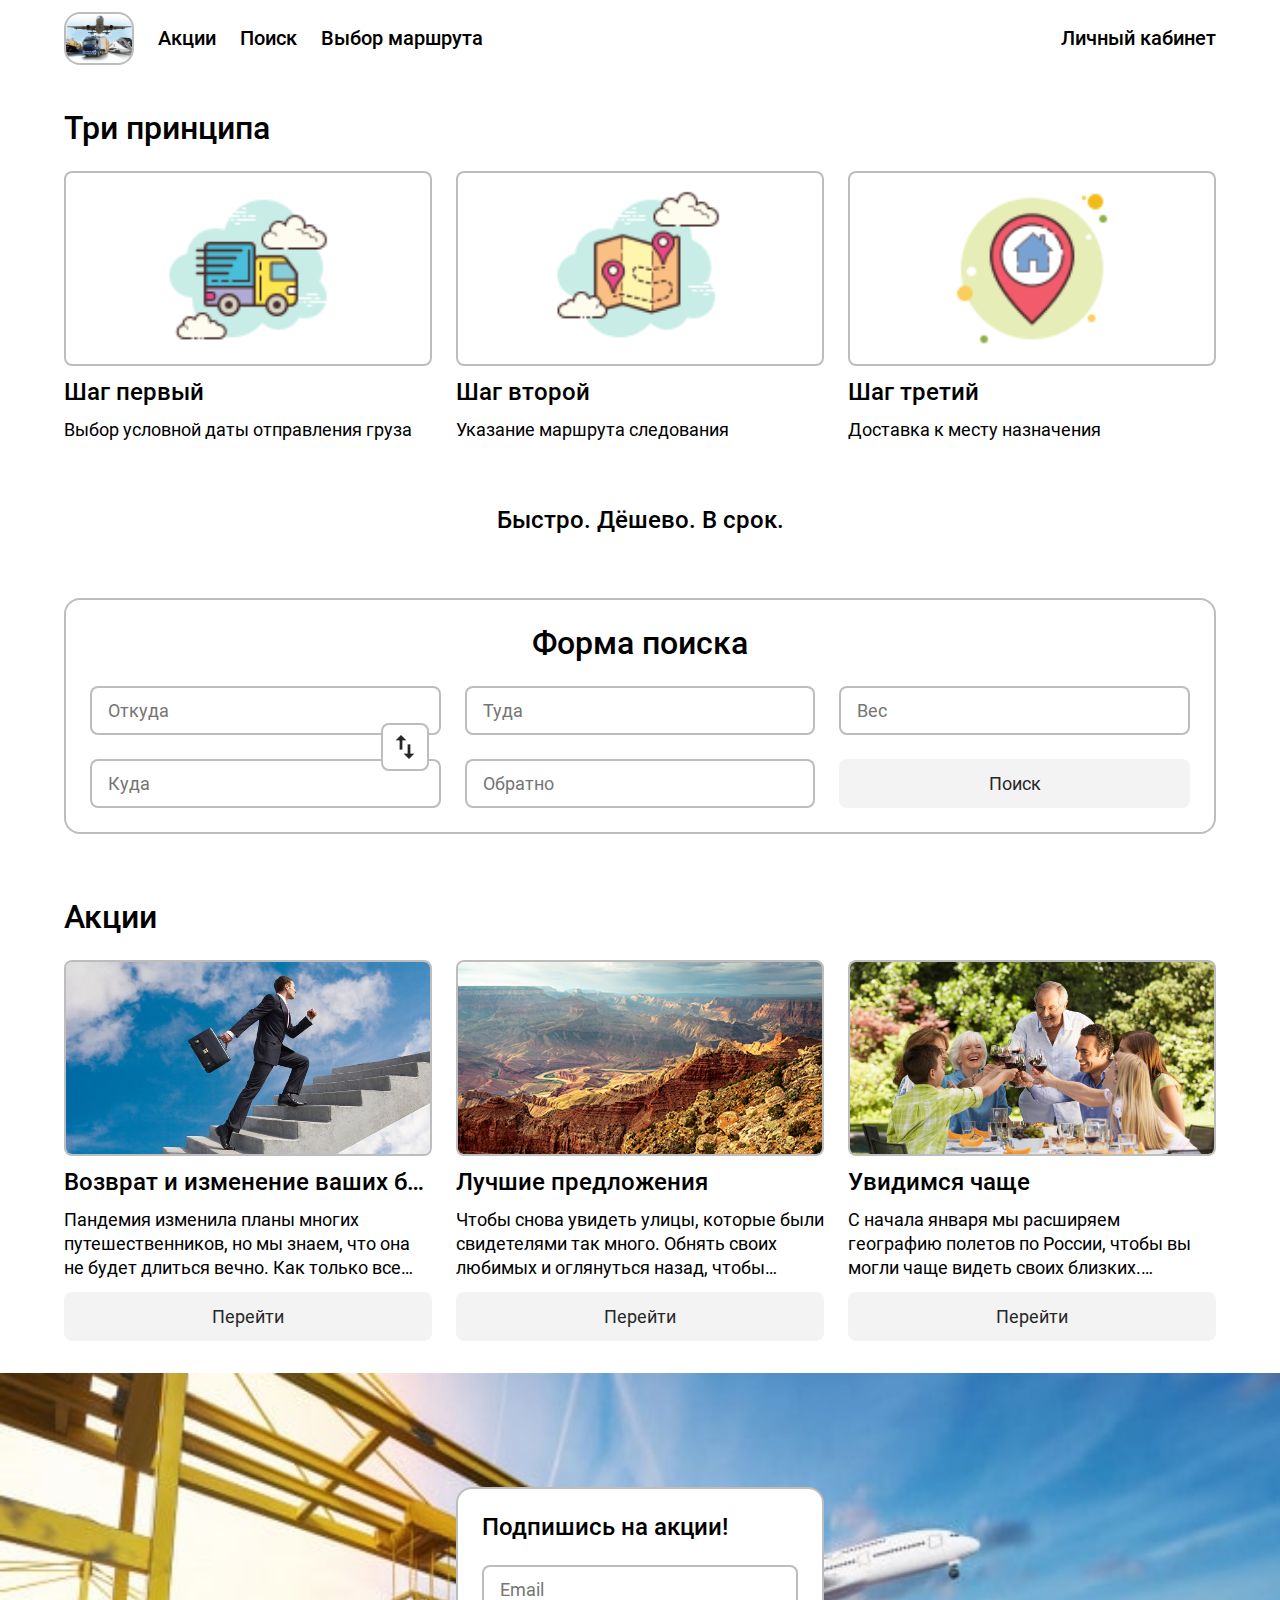
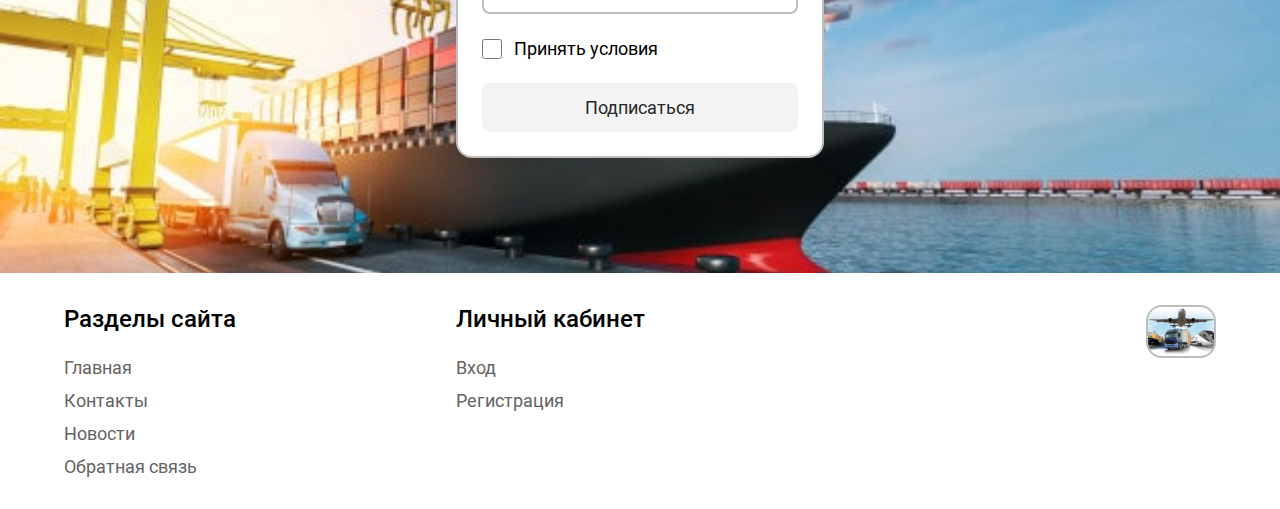
==== index.html @ e6f4e01e "init" ====
<!DOCTYPE html>
<html lang="en">

<head>
    <meta charset="UTF-8">
    <meta http-equiv="X-UA-Compatible" content="IE=edge">
    <meta name="viewport" content="width=device-width, initial-scale=1.0">
    <title>Document</title>
    <link rel="stylesheet" href="/access/css/main.css">
</head>

<body>
    <header>
        <div class="margin">
            <div class="left-part">
                <img class="logo" src="/access/img/logo.png" alt="">
                <div class="nav">
                    <a class="bold-text" href="">Акции</a>
                    <a class="bold-text" href="">Поиск</a>
                    <a class="bold-text" href="">Выбор маршрута</a>
                </div>
            </div>
            <div class="right-part">
                <a class="bold-text" href="">Личный кабинет</a>
            </div>
        </div>
    </header>
    <main>
        <div class="three-printsip stack-cards part-content">
            <div class="margin">
                <p class="h1">Три принципа</p>
                <div class="place-cards">
                    <div class="card-with-img col3-1">
                        <div class="place-img img-block-outline">
                            <img src="/access/img/printsip/icons8-доставляется-100.png" alt="">
                        </div>
                        <p class="h2 title">
                            Шаг первый
                        </p>
                        <p class="norm-text description">
                            Выбор условной даты отправления груза
                        </p>
                    </div>
                    <div class="card-with-img col3-1">
                        <div class="place-img img-block-outline">
                            <img src="/access/img/printsip/icons8-roadmap-100.png" alt="">
                        </div>
                        <p class="h2 title">
                            Шаг второй
                        </p>
                        <p class="norm-text description">
                            Указание маршрута следования
                        </p>
                    </div>
                    <div class="card-with-img col3-1">
                        <div class="place-img img-block-outline">
                            <img src="/access/img/printsip/icons8-заказ-доставлен-100 (1).png" alt="">
                        </div>
                        <p class="h2 title">
                            Шаг третий
                        </p>
                        <p class="norm-text description">
                            Доставка к месту назначения
                        </p>
                    </div>
                </div>
            </div>
        </div>
        <div class="slogan part-content">
            <div class="margin">
                <p class="h2">Быстро. Дёшево. В срок.</p>
            </div>
        </div>
        <div class="search part-content">
            <div class="margin">
                <div class="border-block">
                    <p class="h1">Форма поиска</p>
                    <div class="row">
                        <div class="col3-1 locate">
                            <input class="norm-text" type="text" placeholder="Откуда">
                            <div class="reverse-button">
                                <img src="/access/img/icon/swap-vert.png" alt="">
                            </div>
                            <input class="norm-text" type="text" placeholder="Куда">
                        </div>
                        <div class="col3-1 elem">
                            <input class="norm-text" type="text" placeholder="Туда">
                            <input class="norm-text" type="text" placeholder="Обратно">
                        </div>
                        <div class="col3-1 elem">
                            <input class="norm-text" type="text" placeholder="Вес">
                            <button class="norm-text">Поиск</button>
                        </div>
                    </div>
                </div>
            </div>
        </div>
        <div class="promotion stack-cards part-content">
            <div class="margin">
                <p class="h1">Акции</p>
                <div class="place-cards">
                    <div class="card-with-img col3-1">
                        <div class="place-img img-block-outline">
                            <img src="/access/img/promotions/promotion1.jpg" alt="">
                        </div>
                        <p class="h2 title">
                            Возврат и изменение ваших билетов
                        </p>
                        <p class="norm-text description">
                            Пандемия изменила планы многих путешественников, но мы знаем, что она не будет длиться вечно. Как только все это закончится, мы продолжим исследовать этот мир так, как раньше. Специальные правила, разработанные для этой непростой ситуации, помогут вам отменить поездку или отложить на потом.
                        </p>
                        <button class="norm-text">Перейти</button>
                    </div>
                    <div class="card-with-img col3-1">
                        <div class="place-img img-block-outline">
                            <img src="/access/img/promotions/promotion2.jpg" alt="">
                        </div>
                        <p class="h2 title">
                            Лучшие предложения
                        </p>
                        <p class="norm-text description">
                            Чтобы снова увидеть улицы, которые были свидетелями так много. Обнять своих любимых и оглянуться назад, чтобы увидеть, через что вы прошли. И думать о новых мечтах, которые будут такими особенными!
                        </p>
                        <button class="norm-text">Перейти</button>
                    </div>
                    <div class="card-with-img col3-1">
                        <div class="place-img img-block-outline">
                            <img src="/access/img/promotions/promotion3.jpg" alt="">
                        </div>
                        <p class="h2 title">
                            Увидимся чаще
                        </p>
                        <p class="norm-text description">
                            С начала января мы расширяем географию полетов по России, чтобы вы могли чаще видеть своих близких. Выбирайте нашу компанию, чтобы лететь туда, где вас всегда ждут.
                        </p>
                        <button class="norm-text">Перейти</button>
                    </div>
                </div>
            </div>
        </div>
        <div class="subscription part-content">
            <div class="margin">
                <div class="form-subscription col3-1 border-block">
                    <p class="h2">Подпишись на акции!</p>
                    <input class="norm-text" type="email" placeholder="Email">
                    <div class="check-box">
                        <input  type="checkbox" name="" id="">
                        <p class="norm-text">
                            Принять условия
                        </p>
                    </div>
                    <button class="norm-text">
                        Подписаться
                    </button>
                </div>
            </div>
        </div>
        <footer class="footer part-content">
            <div class="margin">
                <div class="col3-1 part-footer">
                    <p class="h2">Разделы сайта</p>
                    <div class="list">
                        <a href="" class="norm-text">Главная</a>
                        <a href="" class="norm-text">Контакты</a>
                        <a href="" class="norm-text">Новости</a>
                        <a href="" class="norm-text">Обратная связь</a>
                    </div>
                </div>
                <div class="col3-1 part-footer">
                    <p class="h2">Личный кабинет</p>
                    <div class="list">
                        <a href="" class="norm-text">Вход</a>
                        <a href="" class="norm-text">Регистрация</a>
                    </div>
                </div>
                <div class="col3-1 part-logo">
                    <img class="logo" src="/access/img/logo.png" alt="">
                </div>
            </div>
        </footer>
    </main>
</body>

</html>
---- access/css/main.css ----
@import './normalize.css';
@import './var.css';
@import './font.css';
@import './grid.css';
@import './global.css';
@import './ui/main.css';
@import './component/main.css';
@import './vijet/main.css';
@import './pages/main.css';
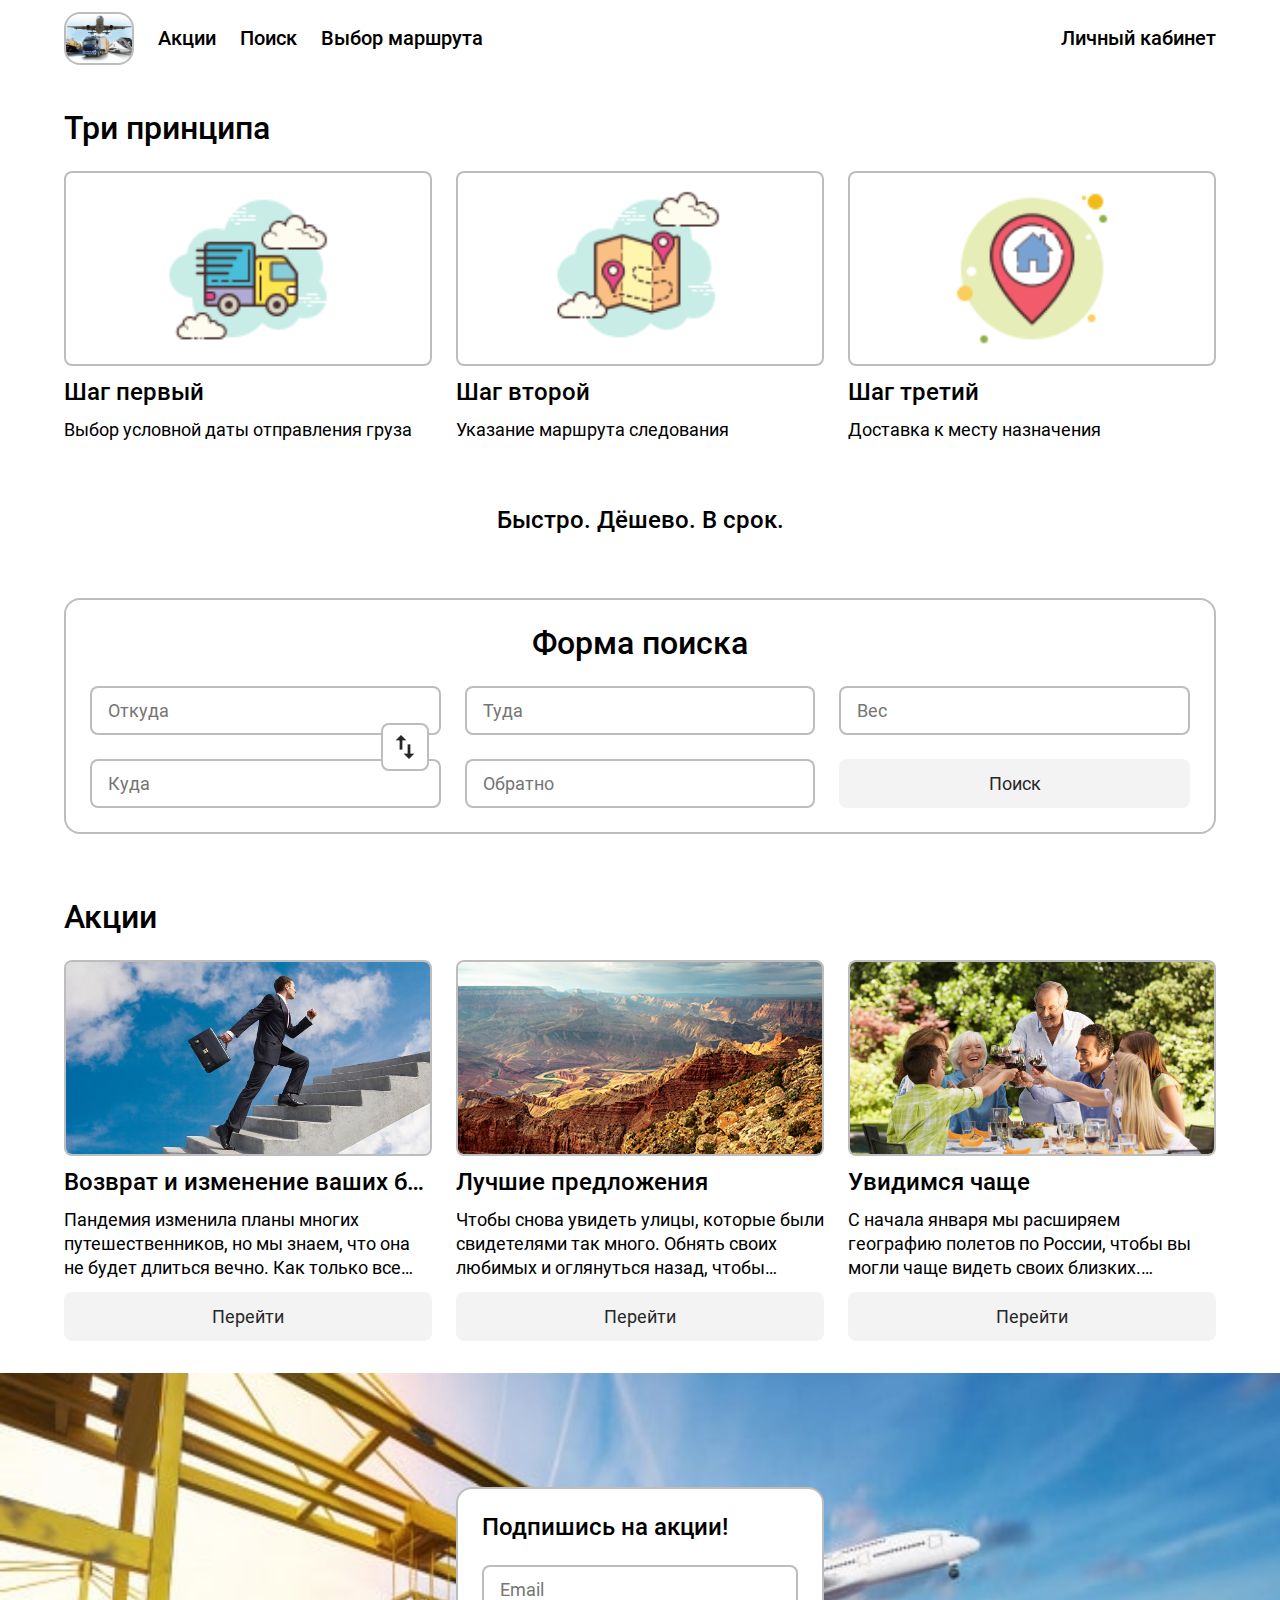
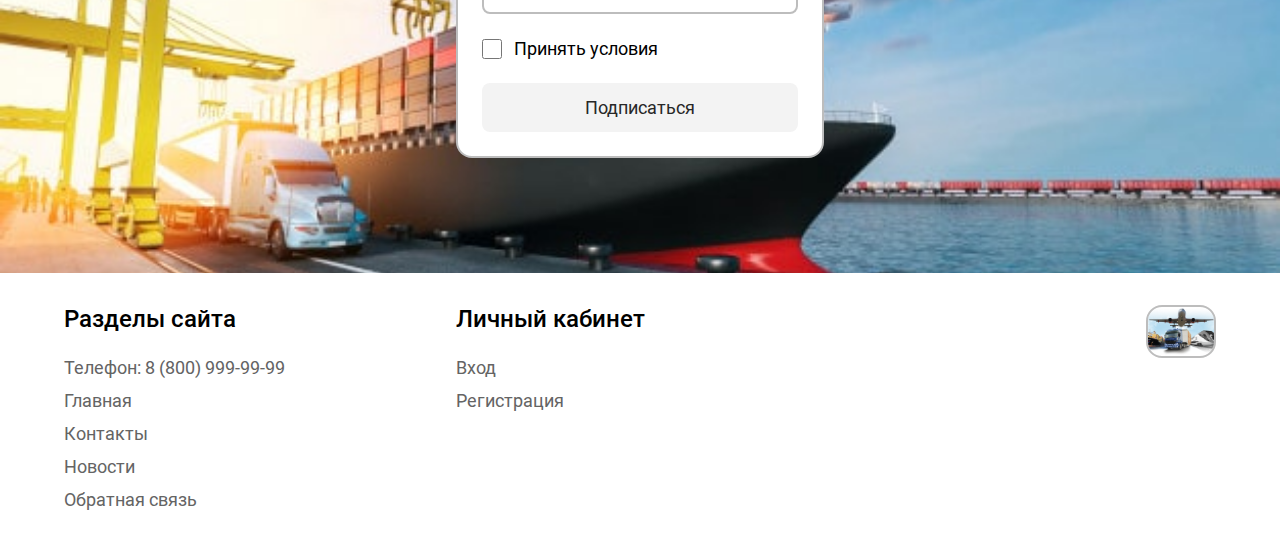
==== commit 9ae5132f: "nneiopvanoa" ====
--- a/index.html
+++ b/index.html
@@ -13,15 +13,15 @@
     <header>
         <div class="margin">
             <div class="left-part">
-                <img class="logo" src="/access/img/logo.png" alt="">
+                <img class="logo test-0-logo" src="/access/img/logo.png" alt="">
                 <div class="nav">
-                    <a class="bold-text" href="">Акции</a>
-                    <a class="bold-text" href="">Поиск</a>
-                    <a class="bold-text" href="">Выбор маршрута</a>
+                    <a class="bold-text test-0-nav-1" href="">Акции</a>
+                    <a class="bold-text test-0-nav-2" href="">Поиск</a>
+                    <a class="bold-text test-0-nav-3" href="">Выбор маршрута</a>
                 </div>
             </div>
             <div class="right-part">
-                <a class="bold-text" href="">Личный кабинет</a>
+                <a class="bold-text test-0-nav-4" href="">Личный кабинет</a>
             </div>
         </div>
     </header>
@@ -77,19 +77,19 @@
                     <p class="h1">Форма поиска</p>
                     <div class="row">
                         <div class="col3-1 locate">
-                            <input class="norm-text" type="text" placeholder="Откуда">
+                            <input class="norm-text test-0-fd" type="text" placeholder="Откуда">
                             <div class="reverse-button">
                                 <img src="/access/img/icon/swap-vert.png" alt="">
                             </div>
-                            <input class="norm-text" type="text" placeholder="Куда">
+                            <input class="norm-text test-0-fa" type="text" placeholder="Куда">
                         </div>
                         <div class="col3-1 elem">
-                            <input class="norm-text" type="text" placeholder="Туда">
-                            <input class="norm-text" type="text" placeholder="Обратно">
+                            <input class="norm-text test-0-fdt" type="text" placeholder="Туда">
+                            <input class="norm-text test-0-fat" type="text" placeholder="Обратно">
                         </div>
                         <div class="col3-1 elem">
-                            <input class="norm-text" type="text" placeholder="Вес">
-                            <button class="norm-text">Поиск</button>
+                            <input class="norm-text test-0-fnp" type="text" placeholder="Вес">
+                            <button class="norm-text test-0-fbs">Поиск</button>
                         </div>
                     </div>
                 </div>
@@ -100,40 +100,40 @@
                 <p class="h1">Акции</p>
                 <div class="place-cards">
                     <div class="card-with-img col3-1">
-                        <div class="place-img img-block-outline">
+                        <div class="place-img img-block-outline test-0-ai">
                             <img src="/access/img/promotions/promotion1.jpg" alt="">
                         </div>
-                        <p class="h2 title">
+                        <p class="h2 title test-0-an">
                             Возврат и изменение ваших билетов
                         </p>
-                        <p class="norm-text description">
+                        <p class="norm-text description test-0-ad">
                             Пандемия изменила планы многих путешественников, но мы знаем, что она не будет длиться вечно. Как только все это закончится, мы продолжим исследовать этот мир так, как раньше. Специальные правила, разработанные для этой непростой ситуации, помогут вам отменить поездку или отложить на потом.
                         </p>
-                        <button class="norm-text">Перейти</button>
+                        <button class="norm-text test-0-abm">Перейти</button>
                     </div>
                     <div class="card-with-img col3-1">
-                        <div class="place-img img-block-outline">
+                        <div class="place-img img-block-outline test-0-ai">
                             <img src="/access/img/promotions/promotion2.jpg" alt="">
                         </div>
-                        <p class="h2 title">
+                        <p class="h2 title test-0-an">
                             Лучшие предложения
                         </p>
-                        <p class="norm-text description">
+                        <p class="norm-text description test-0-ad">
                             Чтобы снова увидеть улицы, которые были свидетелями так много. Обнять своих любимых и оглянуться назад, чтобы увидеть, через что вы прошли. И думать о новых мечтах, которые будут такими особенными!
                         </p>
-                        <button class="norm-text">Перейти</button>
+                        <button class="norm-text test-0-abm">Перейти</button>
                     </div>
                     <div class="card-with-img col3-1">
-                        <div class="place-img img-block-outline">
+                        <div class="place-img img-block-outline test-0-ai">
                             <img src="/access/img/promotions/promotion3.jpg" alt="">
                         </div>
-                        <p class="h2 title">
+                        <p class="h2 title test-0-an">
                             Увидимся чаще
                         </p>
-                        <p class="norm-text description">
+                        <p class="norm-text description test-0-ad">
                             С начала января мы расширяем географию полетов по России, чтобы вы могли чаще видеть своих близких. Выбирайте нашу компанию, чтобы лететь туда, где вас всегда ждут.
                         </p>
-                        <button class="norm-text">Перейти</button>
+                        <button class="norm-text test-0-abm">Перейти</button>
                     </div>
                 </div>
             </div>
@@ -142,10 +142,10 @@
             <div class="margin">
                 <div class="form-subscription col3-1 border-block">
                     <p class="h2">Подпишись на акции!</p>
-                    <input class="norm-text" type="email" placeholder="Email">
+                    <input class="norm-text test-0-sie" type="email" placeholder="Email">
                     <div class="check-box">
                         <input  type="checkbox" name="" id="">
-                        <p class="norm-text">
+                        <p class="norm-text test-0-sbs">
                             Принять условия
                         </p>
                     </div>
@@ -155,30 +155,31 @@
                 </div>
             </div>
         </div>
-        <footer class="footer part-content">
-            <div class="margin">
-                <div class="col3-1 part-footer">
-                    <p class="h2">Разделы сайта</p>
-                    <div class="list">
-                        <a href="" class="norm-text">Главная</a>
-                        <a href="" class="norm-text">Контакты</a>
-                        <a href="" class="norm-text">Новости</a>
-                        <a href="" class="norm-text">Обратная связь</a>
-                    </div>
-                </div>
-                <div class="col3-1 part-footer">
-                    <p class="h2">Личный кабинет</p>
-                    <div class="list">
-                        <a href="" class="norm-text">Вход</a>
-                        <a href="" class="norm-text">Регистрация</a>
-                    </div>
-                </div>
-                <div class="col3-1 part-logo">
-                    <img class="logo" src="/access/img/logo.png" alt="">
+    </main>
+    <footer class="footer part-content">
+        <div class="margin">
+            <div class="col3-1 part-footer">
+                <p class="h2">Разделы сайта</p>
+                <div class="list">
+                    <p class="norm-text test-0-phone">Телефон: 8 (800) 999-99-99</p>
+                    <a href="" class="norm-text">Главная</a>
+                    <a href="" class="norm-text">Контакты</a>
+                    <a href="" class="norm-text">Новости</a>
+                    <a href="" class="norm-text">Обратная связь</a>
                 </div>
             </div>
-        </footer>
-    </main>
+            <div class="col3-1 part-footer">
+                <p class="h2">Личный кабинет</p>
+                <div class="list">
+                    <a href="" class="norm-text">Вход</a>
+                    <a href="" class="norm-text">Регистрация</a>
+                </div>
+            </div>
+            <div class="col3-1 part-logo">
+                <img class="logo" src="/access/img/logo.png" alt="">
+            </div>
+        </div>
+    </footer>
 </body>
 
 </html>